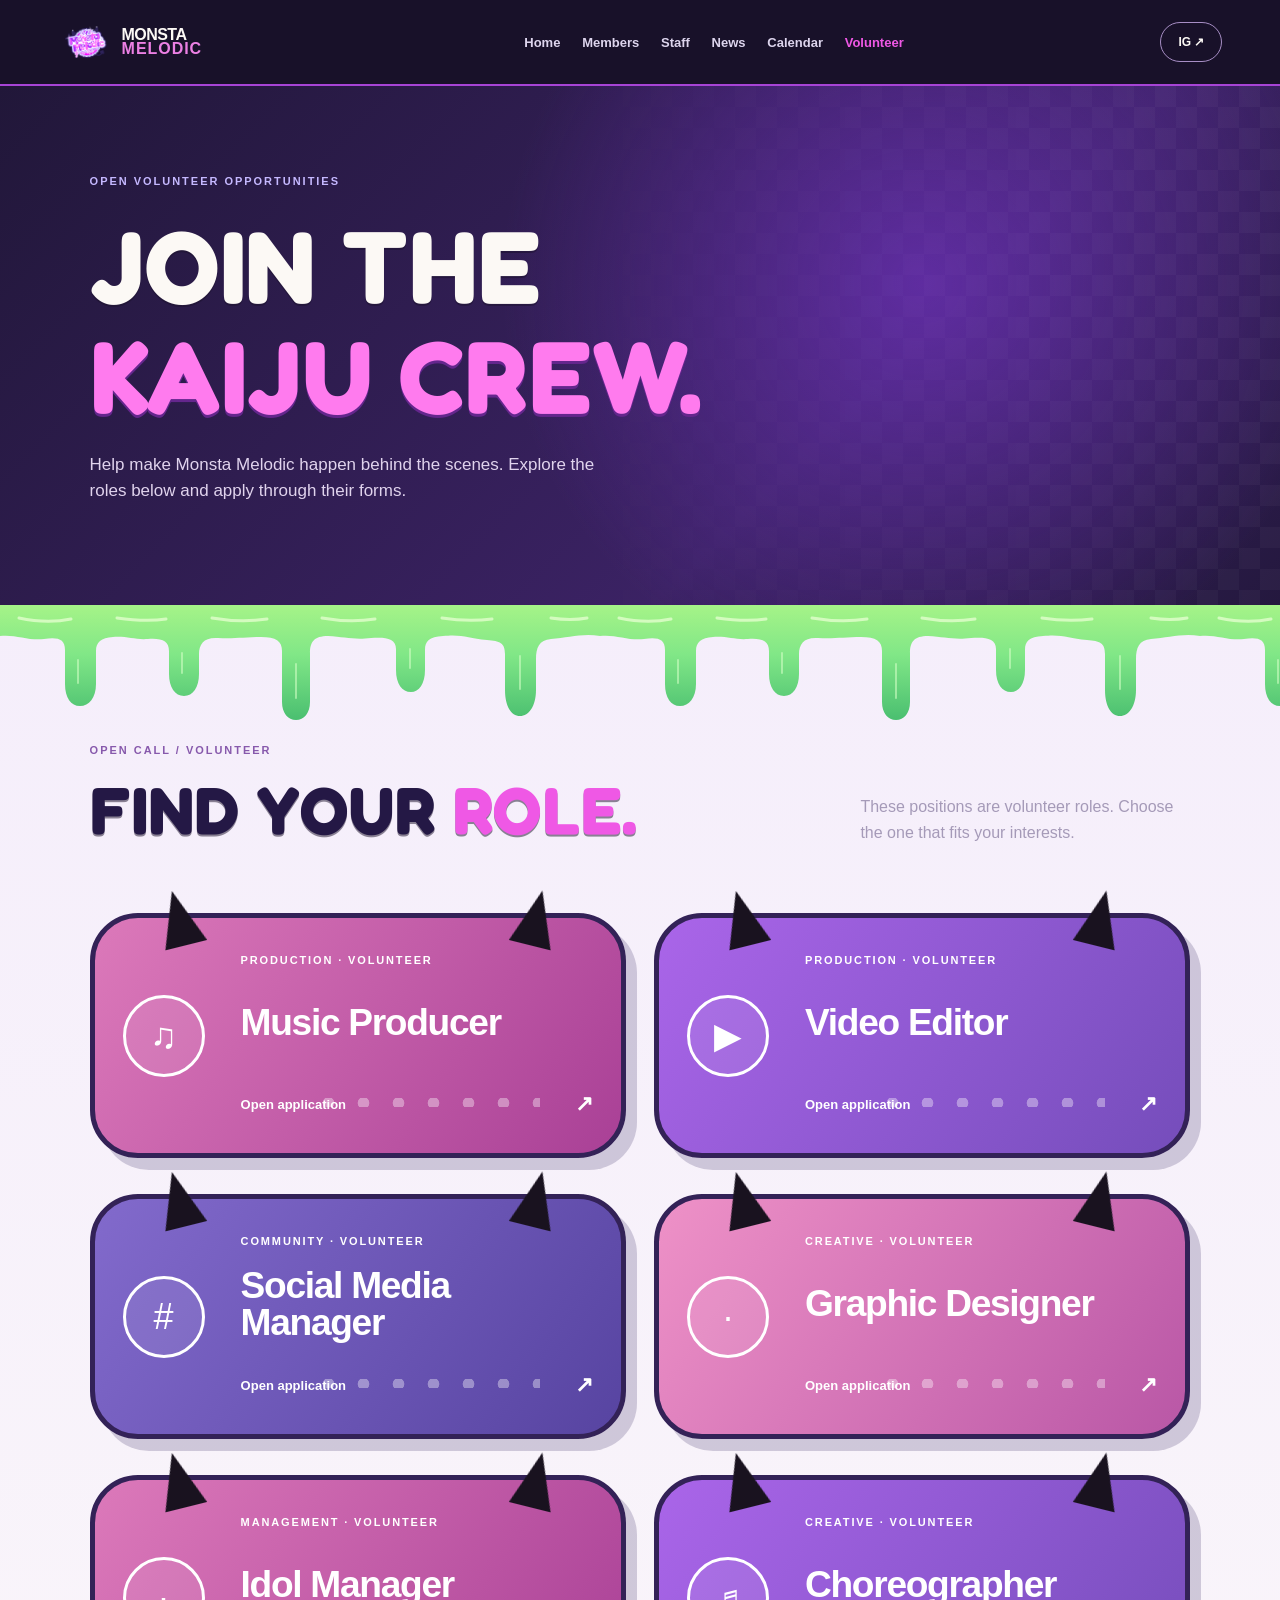
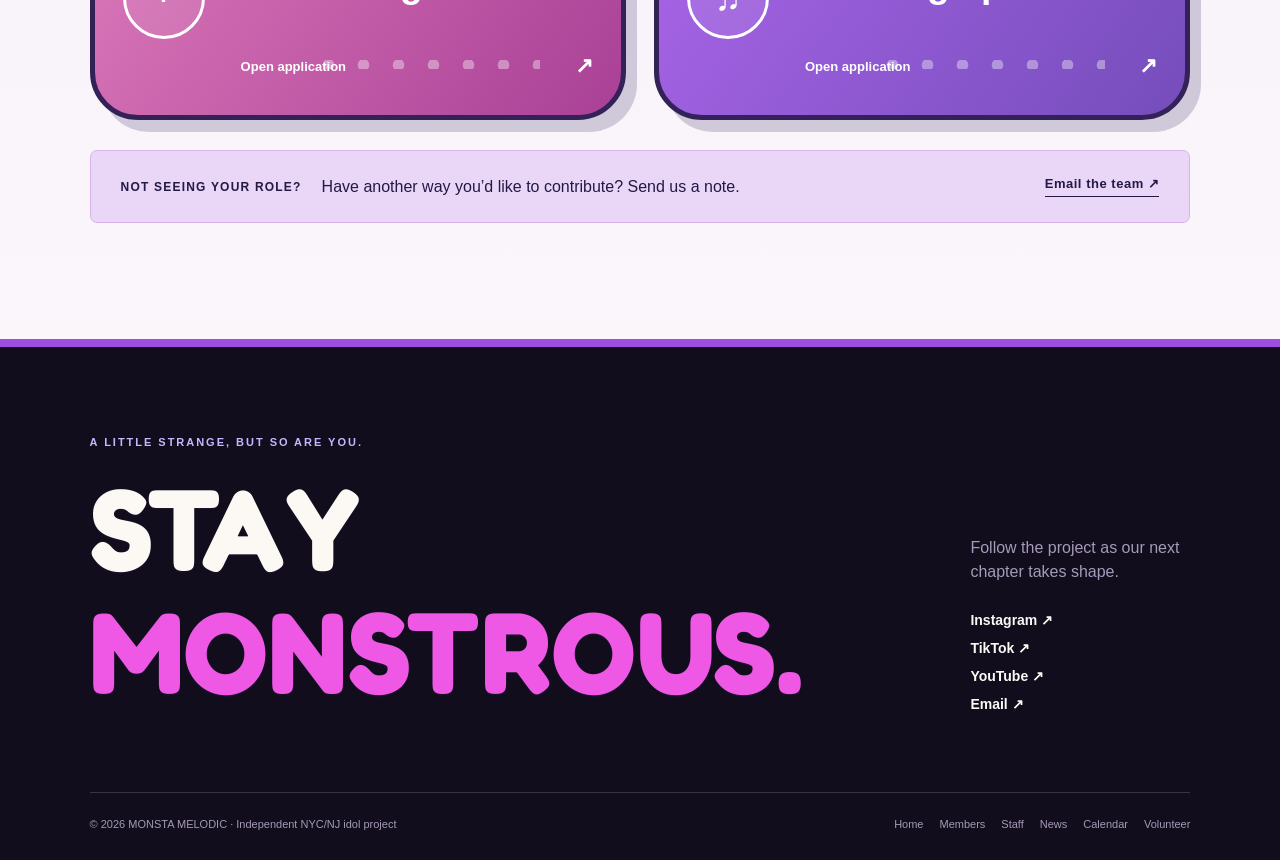
==== applications.html @ e76c370d "Add files via upload" ====
<!doctype html>
<html lang="en"><head><meta charset="utf-8"><meta name="viewport" content="width=device-width, initial-scale=1"><meta name="theme-color" content="#271c50"><meta name="description" content="Volunteer opportunities with Monsta Melodic."><title>Volunteer · Monsta Melodic</title><link rel="icon" href="Logo.png"><link rel="preconnect" href="https://fonts.googleapis.com"><link rel="preconnect" href="https://fonts.gstatic.com" crossorigin><link href="https://fonts.googleapis.com/css2?family=Baloo+2:wght@600;700;800&family=Fredoka:wght@500;600;700&display=swap" rel="stylesheet"><link rel="stylesheet" href="styles.css?v=20261109art"></head>
<body><a class="skip-link" href="#main">Skip to content</a><div class="site-wrap">
<header class="site-header"><a class="brand" href="index.html" aria-label="Monsta Melodic home"><img src="Logo.png" alt=""><span>MONSTA<span>MELODIC</span></span></a><button class="menu-toggle" type="button" aria-label="Open menu" aria-expanded="false" aria-controls="site-nav"><span></span><span></span></button><nav id="site-nav" aria-label="Main navigation"><a href="index.html">Home</a><a href="members.html">Members</a><a href="staff.html">Staff</a><a href="news.html">News</a><a href="calendar.html">Calendar</a><a href="applications.html" aria-current="page">Volunteer</a></nav><a class="header-social" href="https://www.instagram.com/monstamelodic/" target="_blank" rel="noopener" aria-label="Monsta Melodic Instagram">IG ↗</a></header>
<main id="main"><section class="page-hero volunteer-hero"><div><span class="eyebrow">OPEN VOLUNTEER OPPORTUNITIES</span><h1>JOIN THE<br><em>KAIJU CREW.</em></h1><p>Help make Monsta Melodic happen behind the scenes. Explore the roles below and apply through their forms.</p></div></section><section class="section roles-section"><div class="section-head"><div><span class="eyebrow">OPEN CALL / VOLUNTEER</span><h2>FIND YOUR <em>ROLE.</em></h2></div><p>These positions are volunteer roles. Choose the one that fits your interests.</p></div><div class="roles-grid"><a class="role-card" href="https://docs.google.com/forms/d/1IceMpWYkUs8SZ6bjBze1SsohrTrFlNnRcvxYy-Yv7Gw/viewform" target="_blank" rel="noopener"><span class="card-sheen" aria-hidden="true"></span><span class="role-icon">♫</span><span class="role-category">Production · Volunteer</span><h3>Music Producer</h3><span class="role-action">Open application <b>↗</b></span></a><a class="role-card" href="https://docs.google.com/forms/d/1RxsWtjAY0c4S9yP_oIpiGCYEMlYN1Bv9wDkHzu8iAoE/viewform" target="_blank" rel="noopener"><span class="card-sheen" aria-hidden="true"></span><span class="role-icon">▶</span><span class="role-category">Production · Volunteer</span><h3>Video Editor</h3><span class="role-action">Open application <b>↗</b></span></a><a class="role-card" href="https://docs.google.com/forms/d/1wU5ks7h61Smw3ZdH3pMjeIJVtUn4CT9JGE6TlIA6gtY/viewform" target="_blank" rel="noopener"><span class="card-sheen" aria-hidden="true"></span><span class="role-icon">#</span><span class="role-category">Community · Volunteer</span><h3>Social Media Manager</h3><span class="role-action">Open application <b>↗</b></span></a><a class="role-card" href="https://docs.google.com/forms/d/1HodHElNHW5OT1MGS8GGJ7zpMOv8H83_oZiBd5FU2KlY/viewform" target="_blank" rel="noopener"><span class="card-sheen" aria-hidden="true"></span><span class="role-icon">·</span><span class="role-category">Creative · Volunteer</span><h3>Graphic Designer</h3><span class="role-action">Open application <b>↗</b></span></a><a class="role-card" href="https://docs.google.com/forms/d/1ALvHOFIKEdGMhJ9gq1WKwCSiYLwKbK2a4ao9rkmWrbQ/viewform" target="_blank" rel="noopener"><span class="card-sheen" aria-hidden="true"></span><span class="role-icon">·</span><span class="role-category">Management · Volunteer</span><h3>Idol Manager</h3><span class="role-action">Open application <b>↗</b></span></a><a class="role-card" href="https://docs.google.com/forms/d/1BvLj__7aZm7V9decrvLZa2ptNDeFCGbeIKmhq_zHGv4/viewform" target="_blank" rel="noopener"><span class="card-sheen" aria-hidden="true"></span><span class="role-icon">♬</span><span class="role-category">Creative · Volunteer</span><h3>Choreographer</h3><span class="role-action">Open application <b>↗</b></span></a></div><div class="note-box"><span>NOT SEEING YOUR ROLE?</span><p>Have another way you’d like to contribute? Send us a note.</p><a class="text-link" href="mailto:monstamelodic@gmail.com">Email the team ↗</a></div></section></main>
<footer class="site-footer"><div class="footer-lead"><div><span class="eyebrow">A little strange, but so are you.</span><h2>STAY<br><em>MONSTROUS.</em></h2></div><div class="footer-connect"><p>Follow the project as our next chapter takes shape.</p><a href="https://www.instagram.com/monstamelodic/" target="_blank" rel="noopener">Instagram ↗</a><a href="https://www.tiktok.com/@monstamelodic" target="_blank" rel="noopener">TikTok ↗</a><a href="https://www.youtube.com/channel/UCwxbz_F4ipwJG1VYpBXucgw?themeRefresh=1" target="_blank" rel="noopener">YouTube ↗</a><a href="mailto:monstamelodic@gmail.com">Email ↗</a></div></div><div class="footer-bottom"><span>© 2026 MONSTA MELODIC · Independent NYC/NJ idol project</span><nav aria-label="Footer navigation"><a href="index.html">Home</a><a href="members.html">Members</a><a href="staff.html">Staff</a><a href="news.html">News</a><a href="calendar.html">Calendar</a><a href="applications.html">Volunteer</a></nav></div></footer></div><script src="script.js?v=20260930staff" defer></script></body></html>
---- styles.css ----
@font-face {
  font-family: 'Creato Display';
  src: url('assets/CreatoDisplay-Regular.otf') format('opentype');
  font-weight: 400;
  font-display: swap;
}
:root{--ink:#241845;--navy:#211739;--deep:#140f25;--pink:#ef58e5;--violet:#a759ee;--lilac:#c5b8ff;--cream:#fcf9f5;--muted:#a59ab8;--line:rgba(255,255,255,.16)}*{box-sizing:border-box}html{scroll-behavior:smooth}body{margin:0;background:var(--deep);color:var(--cream);font-family:'Creato Display',sans-serif}button,a{font:inherit}a{color:inherit;text-decoration:none}button{cursor:pointer}img{max-width:100%;display:block}::selection{background:var(--pink);color:var(--deep)}:focus-visible{outline:3px solid var(--pink);outline-offset:4px}.skip-link{position:absolute;top:-100px;left:20px;background:white;color:#211739;padding:12px;z-index:100}.skip-link:focus{top:12px}.site-wrap{max-width:1800px;margin:auto;overflow:hidden}.site-header{height:86px;padding:0 clamp(20px,4.5vw,84px);display:flex;align-items:center;gap:32px;border-bottom:1px solid var(--line);position:relative;z-index:40;background:#181129}.brand{display:flex;align-items:center;gap:8px;min-width:210px;font-family:'Creato Display',sans-serif;font-size:16px;font-weight:700;letter-spacing:-.065em;line-height:.88}.brand span span{display:block;color:var(--pink);letter-spacing:.06em}.brand img{width:56px;height:56px;object-fit:contain}.site-header nav{display:flex;align-items:center;gap:clamp(11px,1.7vw,30px);margin:auto}.site-header nav a{color:#ddd5ed;font-size:13px;font-weight:700;transition:color .2s;white-space:nowrap}.site-header nav a:hover,.site-header nav a[aria-current]{color:var(--pink)}.header-social{font-size:12px;font-weight:800;border:1px solid #a78ec5;border-radius:100px;padding:12px 17px;white-space:nowrap}.header-social:hover{background:var(--pink);color:var(--deep);border-color:var(--pink)}.menu-toggle{display:none}.eyebrow{font-size:11px;font-weight:800;letter-spacing:.18em;text-transform:uppercase;color:var(--lilac)}h1,h2,h3,p{margin-top:0}h1,h2,h3{font-family:'Creato Display',sans-serif;letter-spacing:-.065em}h1{font-size:clamp(64px,8.5vw,142px);line-height:.91;margin:26px 0}h2{font-size:clamp(42px,5.2vw,85px);line-height:.96;margin:16px 0 0}h1 em,h2 em{font-style:normal;color:var(--pink)}.hero{min-height:700px;display:grid;grid-template-columns:1fr 49%;position:relative;background:radial-gradient(circle at 74% 46%,#61369f 0,#38235e 31%,#23193a 62%,#1b1530 95%)}.hero-copy{padding:clamp(58px,7vw,115px) 0 42px clamp(24px,7vw,115px);position:relative;z-index:2}.hero h1{font-size:clamp(62px,7.25vw,116px)}.hero h1 span{color:var(--lilac)}.hero-copy>p{max-width:430px;color:#e5dced;line-height:1.65;font-size:16px}.status-dot{display:inline-block;width:7px;height:7px;border-radius:50%;background:#f064e8;margin-right:8px;box-shadow:0 0 12px var(--pink)}.button-row{display:flex;gap:12px;flex-wrap:wrap;margin-top:34px}.button{display:inline-flex;align-items:center;justify-content:space-between;gap:32px;padding:17px 22px;min-width:180px;border-radius:4px;text-transform:uppercase;font-size:12px;font-weight:800;letter-spacing:.08em;transition:transform .2s,background .2s,box-shadow .2s}.button:hover{transform:translateY(-4px);box-shadow:0 12px 30px #0004}.button.bright{background:var(--pink);color:var(--deep)}.button.outline{border:1px solid #ab91cd}.button.dark{background:var(--deep);color:white}.hero-index{display:block;color:#aa94c8;font-size:10px;font-weight:700;letter-spacing:.18em;margin-top:68px}.hero-art{position:relative;display:grid;place-items:center;min-height:620px;isolation:isolate}.hero-art img{width:min(95%,590px);filter:drop-shadow(0 30px 60px #180c3b99);transform:rotate(-7deg);transition:transform .6s}.hero-art:hover img{transform:rotate(-2deg) scale(1.04)}.halo{border:1px solid #bd95e073;position:absolute;border-radius:50%;width:min(80%,550px);aspect-ratio:1;transform:rotate(-25deg) scaleX(1.13)}.halo-two{width:min(96%,680px);opacity:.5;transform:rotate(35deg) scaleX(.75)}.sparkle{position:absolute;color:#fd87ed;font-size:50px}.sp-a{top:12%;right:15%}.sp-b{bottom:16%;left:5%;font-size:85px}.art-label{position:absolute;bottom:44px;right:9%;font-size:10px;font-weight:800;letter-spacing:.2em;color:#dbcbea}.marquee{overflow:hidden;background:var(--pink);color:var(--deep);white-space:nowrap;padding:13px 0;transform:rotate(-1deg);margin:-5px -6px 0;position:relative;z-index:3;font:800 13px 'Creato Display';letter-spacing:.18em}.marquee div{width:max-content;animation:marquee 32s linear infinite}@keyframes marquee{to{transform:translateX(-50%)}}.section{padding:clamp(70px,9vw,145px) clamp(24px,7vw,115px)}.split-intro{display:grid;grid-template-columns:1fr 1fr;gap:10%;background:#f8f4f7;color:var(--ink)}.split-intro .eyebrow{color:#8759ac}.split-intro h2 em{color:#a05bd4}.split-intro>div:nth-child(2){align-self:end}.split-intro p{font-size:clamp(18px,2vw,27px);line-height:1.48;max-width:610px}.text-link{font-size:13px;font-weight:800;letter-spacing:.04em;border-bottom:1px solid currentColor;padding-bottom:5px;display:inline-block;transition:transform .2s,color .2s}.text-link:hover{transform:translateX(4px);color:var(--pink)}.section-head{display:flex;align-items:end;justify-content:space-between;gap:24px;margin-bottom:40px}.section-head p{color:var(--muted);max-width:330px;line-height:1.6;margin:0}.section-head .text-link{white-space:nowrap}.feature-section{background:#181127}.feature-grid{display:grid;grid-template-columns:1fr 1fr;gap:18px}.feature-card{min-height:440px;border-radius:9px;padding:30px;position:relative;overflow:hidden;display:flex;flex-direction:column;justify-content:space-between;transition:transform .25s}.feature-card:hover{transform:translateY(-7px)}.feature-purple{background:radial-gradient(circle at 72% 45%,#9152d9,#442a75 55%,#322353);color:white}.feature-pink{background:radial-gradient(circle at 70% 40%,#ffc8f1,#f48de8 58%,#e45fdc);color:var(--deep)}.feature-card>span:first-child,.feature-arrow{font-size:11px;font-weight:800;letter-spacing:.17em}.feature-card strong{font:700 clamp(58px,6vw,100px)/.9 'Creato Display';letter-spacing:-.08em;position:relative;z-index:2}.feature-symbol{position:absolute;right:4%;top:14%;font-size:clamp(190px,24vw,350px);line-height:1;color:#fff3;transform:rotate(-15deg)}.feature-pink .feature-symbol{color:#8a25a02c}.latest-section{background:#251938}.latest-grid{display:grid;grid-template-columns:repeat(3,1fr);gap:16px}.news-tile{min-height:280px;padding:26px;border:1px solid #8d6da07c;background:#332247;border-radius:8px;display:flex;flex-direction:column;transition:background .2s,transform .2s}.news-tile:hover{background:#49305d;transform:translateY(-5px)}.news-tile>span{color:#ddb2ef;text-transform:uppercase;font-size:11px;letter-spacing:.14em;font-weight:800}.news-tile h3{font-size:clamp(23px,2.2vw,33px);line-height:1.1;margin:auto 0}.join-section{background:var(--pink);color:var(--deep);position:relative;min-height:420px;display:flex;align-items:center;overflow:hidden}.join-section>div{position:relative;z-index:1;max-width:750px}.join-section .eyebrow{color:#6a246b}.join-section h2 em{color:#672580}.join-section p{max-width:600px;line-height:1.6;margin:22px 0 30px;font-size:17px}.join-star{position:absolute;right:5%;top:-25%;font-size:600px;color:#fff5;line-height:1}.contact-strip{background:#1b132b;display:flex;justify-content:space-between;gap:25px;align-items:center;padding-top:42px;padding-bottom:42px;font-size:13px;letter-spacing:.1em;font-weight:800}.contact-strip a{font-size:clamp(16px,2vw,30px);letter-spacing:-.03em;overflow-wrap:anywhere}.site-footer{background:#110d1d;padding:85px clamp(24px,7vw,115px) 30px}.footer-lead{display:flex;justify-content:space-between;gap:40px;padding-bottom:80px}.footer-lead h2{font-size:clamp(60px,9vw,150px)}.footer-connect{max-width:220px;display:flex;flex-direction:column;gap:12px;align-self:end}.footer-connect p{color:var(--muted);line-height:1.5}.footer-connect a{font-size:14px;font-weight:700}.footer-connect a:hover{color:var(--pink)}.footer-bottom{border-top:1px solid var(--line);padding-top:25px;display:flex;justify-content:space-between;gap:25px;color:#a69ab4;font-size:11px}.footer-bottom nav{display:flex;flex-wrap:wrap;gap:16px}.footer-bottom a:hover{color:white}.page-hero{min-height:440px;padding:85px clamp(24px,7vw,115px);position:relative;display:flex;align-items:center;justify-content:space-between;gap:30px;background:radial-gradient(circle at 85% 50%,#58368d,#271b46 51%,#201632)}.page-hero>div:first-child{z-index:1}.page-hero h1{font-size:clamp(60px,8vw,118px);margin:22px 0}.page-hero p{color:#e0d3ed;font-size:17px;line-height:1.5;max-width:520px}.hero-sticker{font:300px/.8 'Creato Display';color:#e78cf0a1;transform:rotate(-20deg);position:relative}.hero-sticker small{position:absolute;bottom:0;right:5%;font:800 11px 'Creato Display';letter-spacing:.18em;white-space:nowrap;border:1px solid #cfb3dc;padding:12px;border-radius:40px;transform:rotate(20deg)}.roster-section,.staff-section,.news-section,.roles-section,.calendar-section{background:#f8f4f7;color:var(--ink)}.roster-section .eyebrow,.staff-section .eyebrow,.news-section .eyebrow,.roles-section .eyebrow,.calendar-section .eyebrow{color:#8759ac}.member-grid{display:grid;grid-template-columns:repeat(3,minmax(0,1fr));gap:28px}.member-card{background:white;border:1px solid #e8dce9;border-radius:9px;overflow:hidden;box-shadow:0 10px 30px #2117390b;transition:transform .25s,box-shadow .25s}.member-card:hover{transform:translateY(-5px);box-shadow:0 22px 40px #2117391c}.member-visual{height:360px;position:relative;overflow:hidden;background:linear-gradient(140deg,var(--accent),#2d2051 80%)}.member-visual:after{content:'';position:absolute;width:260px;height:260px;border-radius:50%;border:1px solid #fff7;top:35px;left:calc(50% - 130px);pointer-events:none}.member-toggle{height:100%;width:100%;border:0;text-align:left;background:none;color:#fff;position:relative;display:flex;flex-direction:column;justify-content:space-between;padding:22px}.member-number,.portrait-caption,.member-hint{z-index:1;font-size:11px;font-weight:800;letter-spacing:.14em}.portrait-placeholder{font:240px/.8 'Creato Display';align-self:center;color:#fff7;transform:rotate(-14deg);transition:transform .3s}.member-card:hover .portrait-placeholder{transform:rotate(4deg) scale(1.08)}.portrait-caption{align-self:center}.member-hint{align-self:flex-end}.member-bio{position:absolute;inset:0;z-index:3;background:#24183eeF;color:#fff;padding:30px;display:flex;flex-direction:column;justify-content:center;opacity:0;visibility:hidden;transform:translateY(15px);transition:opacity .25s,transform .25s,visibility .25s}.member-card:hover .member-bio,.member-toggle:focus-visible + .member-bio,.member-card.is-open .member-bio{opacity:1;visibility:visible;transform:none}.member-bio .position-tag{color:#ffbaf1;font-size:10px;font-weight:800;letter-spacing:.13em}.bio-quote{font:600 31px/1.15 'Creato Display';letter-spacing:-.04em;margin:22px 0}.member-bio p:not(.bio-quote){color:#d0c3df;font-size:14px}.bio-social{display:flex;gap:12px}.bio-social a{border:1px solid #be96d1;border-radius:30px;padding:8px 12px;font-size:11px;font-weight:800}.bio-social a:hover{background:var(--pink);color:var(--deep)}.member-meta{padding:22px 22px 12px;display:flex;justify-content:space-between;align-items:end}.member-meta h3{font-size:30px;margin:8px 0 0}.color-swatch{width:22px;height:22px;border-radius:50%;border:3px solid white;box-shadow:0 0 0 1px #aaa}.member-card dl{margin:0;padding:0 22px 22px}.member-card dl div{display:flex;justify-content:space-between;padding:10px 0;border-top:1px solid #eee2ef;gap:15px;font-size:12px}.member-card dt{color:#7c718b}.member-card dd{margin:0;font-weight:800}.mini-cta{background:#311f50;display:flex;justify-content:space-between;gap:20px;padding-top:44px;padding-bottom:44px;font-size:13px;font-weight:800;letter-spacing:.13em}.mini-cta a{color:#f98be7}.filter-bar{display:flex;gap:9px;flex-wrap:wrap;margin-bottom:34px}.filter{border:1px solid #d9cce3;border-radius:100px;background:transparent;color:var(--ink);padding:11px 18px;font-size:12px;font-weight:800}.filter:hover,.filter.active{background:var(--ink);border-color:var(--ink);color:white}.staff-grid{display:grid;grid-template-columns:repeat(4,minmax(0,1fr));gap:32px 18px}.staff-card{background:white;border:1px solid #e8dce9;border-radius:9px;padding:28px 20px 22px;position:relative;margin-top:65px;box-shadow:0 10px 30px #2117390b;transition:transform .2s}.staff-card:hover{transform:translateY(-5px)}.staff-card[hidden]{display:none}.staff-avatar{height:130px;width:130px;border-radius:50%;display:grid;place-items:center;background:linear-gradient(140deg,#f6a4ef,#6c3aaf);border:7px solid #f8f4f7;box-shadow:0 0 0 1px #b9a3cc;margin:-92px auto 24px;overflow:hidden}.staff-avatar img{width:100%;height:100%;object-fit:cover}.staff-avatar span{color:white;font-size:85px;line-height:1}.staff-nameplate{background:#301d50;color:white;padding:12px 15px;font:800 12px 'Creato Display';letter-spacing:.07em;border-radius:3px;display:flex;justify-content:space-between}.staff-content{padding:18px 5px 4px}.department-tag{display:inline-block;background:#f1dcf5;color:#6c327f;padding:6px 9px;border-radius:3px;font-size:10px;font-weight:800;text-transform:uppercase;letter-spacing:.1em}.staff-content h3{font-size:24px;margin:16px 0 9px}.staff-content p{font-size:13px;line-height:1.55;color:#5e526b;min-height:62px}.staff-placeholder{font-size:11px;color:#8c7d99}.open-role{background:#f6e6f7;border-style:dashed;border-color:#bd78cb}.open-role .staff-nameplate{background:#9b49a7}.open-role .staff-avatar{background:var(--pink)}.open-role .text-link{margin-top:12px}.roles-grid{display:grid;grid-template-columns:repeat(3,1fr);gap:16px}.role-card{background:#fff;border:1px solid #e4d6e5;border-radius:8px;padding:27px;min-height:260px;display:flex;flex-direction:column;transition:transform .2s,box-shadow .2s}.role-card:hover{transform:translateY(-5px);box-shadow:0 15px 30px #2117391c}.role-icon{font-size:35px;color:#a047cb}.role-category{font-size:11px;color:#8a698f;font-weight:800;text-transform:uppercase;letter-spacing:.1em;margin:15px 0}.role-card h3{font-size:27px;line-height:1.08;margin:0}.role-action{border-top:1px solid #e5d9e7;padding-top:15px;margin-top:auto;display:flex;justify-content:space-between;font-size:12px;font-weight:800}.note-box{margin-top:30px;background:#eee0f4;border-radius:7px;padding:25px 30px;display:flex;align-items:center;gap:20px;flex-wrap:wrap}.note-box span{font-size:12px;font-weight:800;letter-spacing:.1em}.note-box p{margin:0}.note-box a{margin-left:auto}.archive-list{display:grid;gap:12px}.archive-item{border:1px solid #e7d9e8;background:white;padding:28px;display:grid;grid-template-columns:160px 1fr auto;gap:30px;align-items:center;transition:background .2s,transform .2s}.archive-item:hover{background:#f5e6f8;transform:translateX(4px)}.archive-item time,.archive-item .category{font-size:11px;color:#7d568f;letter-spacing:.1em;text-transform:uppercase;font-weight:800}.archive-item h3{font-size:27px;margin:5px 0}.archive-item p{margin:0;font-size:13px;color:#695d74}.archive-item .arrow{font-size:25px}.article-view{max-width:800px;margin:auto}.article-view[hidden],.archive-list[hidden]{display:none}.article-kicker{display:block;margin:55px 0 15px}.article-view h2{font-size:clamp(42px,5vw,78px);margin-bottom:32px}.article-body{font-size:18px;line-height:1.75;color:#514359}.article-body p{margin:0 0 22px}.calendar-frame{height:650px;border:12px solid #392353;border-radius:12px;overflow:hidden;background:#fff}.calendar-frame iframe{width:100%;height:100%;border:0}.calendar-note{margin:20px 0 0;color:#6e617a}.calendar-note a{text-decoration:underline}@media(max-width:1150px){.site-header{gap:12px}.brand{min-width:170px}.site-header nav{gap:11px}.site-header nav a{font-size:12px}.header-social{display:none}.staff-grid{grid-template-columns:repeat(3,1fr)}}@media(max-width:900px){.site-header{height:74px}.menu-toggle{display:block;margin-left:auto;background:transparent;border:0;width:42px;height:42px;position:relative;z-index:42}.menu-toggle span{display:block;height:2px;background:white;margin:8px 3px}.site-header nav{display:none;position:absolute;top:74px;left:0;right:0;background:#211739;padding:24px;box-shadow:0 15px 30px #0005;flex-direction:column;align-items:stretch;gap:0}.site-header nav.open{display:flex}.site-header nav a{padding:14px 8px;font-size:16px;border-bottom:1px solid var(--line)}.hero{grid-template-columns:1fr}.hero-copy{padding:70px 32px 0}.hero-art{min-height:430px}.hero-art img{width:min(70%,480px)}.hero-index{margin-top:40px}.split-intro{gap:30px}.member-grid,.roles-grid{grid-template-columns:repeat(2,1fr)}.staff-grid{grid-template-columns:repeat(2,1fr)}.hero-sticker{font-size:200px}.page-hero{min-height:390px}.latest-grid{grid-template-columns:repeat(2,1fr)}}@media(max-width:620px){.brand{min-width:0}.site-header{padding:0 20px}.hero h1{font-size:clamp(52px,13.2vw,76px)}.hero-art{min-height:320px}.hero-art img{width:min(82%,380px)}.art-label{bottom:18px;font-size:8px}.sparkle{font-size:30px}.sp-b{font-size:50px}.section{padding:70px 22px}.split-intro,.feature-grid,.latest-grid,.member-grid,.staff-grid,.roles-grid{grid-template-columns:1fr}.section-head{align-items:start;flex-direction:column}.feature-card{min-height:360px}.feature-card strong{font-size:70px}.member-visual{height:360px}.staff-grid{gap:40px}.staff-card{margin-top:70px}.page-hero{padding:75px 22px;min-height:400px}.page-hero h1{font-size:clamp(53px,13vw,78px)}.hero-sticker{position:absolute;right:-25px;bottom:20px;font-size:130px;opacity:.35}.hero-sticker small{display:none}.footer-lead,.footer-bottom,.contact-strip,.mini-cta{flex-direction:column;align-items:start}.footer-lead{padding-bottom:50px}.footer-connect{align-self:start}.site-footer{padding:75px 22px 30px}.archive-item{grid-template-columns:1fr auto;gap:12px}.archive-item time{grid-column:1/-1}.archive-item h3{font-size:24px}.calendar-frame{height:560px;border-width:6px}.join-star{font-size:400px;right:-130px;top:0}.note-box a{margin-left:0}.button{min-width:0}.brand img{width:46px;height:46px}.brand{font-size:14px}}@media(prefers-reduced-motion:reduce){*,*:before,*:after{scroll-behavior:auto!important;animation-duration:.01ms!important;transition-duration:.01ms!important}}
.member-close{position:absolute;right:20px;top:18px;background:transparent;border:1px solid #ccacd9;border-radius:50%;color:white;font-size:22px;width:37px;height:37px;line-height:1}.member-close:hover{background:#a554c3}.member-bio .position-tag{padding-right:35px}
/* Monsta Melodic world: bright J-pop color, spooky characters, and restrained motion. */
:root{--candy:#f454e9;--electric:#a621f5;--mint:#b7f8c0;--lime:#e9ef8c;--coral:#ec939e;--night:#2d2055}
.hero,.page-hero{background-image:radial-gradient(circle at 72% 38%,#7132bfaa 0,transparent 43%),linear-gradient(135deg,#211739,#3b2264 65%,#24183e)}
.hero:before,.page-hero:before{content:"";position:absolute;inset:0;pointer-events:none;background:conic-gradient(#ffffff12 25%,transparent 0 50%,#ffffff12 0 75%,transparent 0) 0 0/42px 42px;mask-image:linear-gradient(90deg,transparent 42%,#000b 100%);opacity:.65}
.hero-art img{animation:logoFloat 5.5s ease-in-out infinite;position:relative;z-index:2;filter:drop-shadow(0 25px 33px #0d092888)}
.hero-art:hover img{animation-play-state:paused;transform:rotate(-2deg) scale(1.04)}
@keyframes logoFloat{0%,100%{transform:translateY(0) rotate(-6deg)}50%{transform:translateY(-19px) rotate(-3deg)}}
.hero-art .brand-eye{position:absolute;width:104px;height:104px;border-radius:50%;background:radial-gradient(circle at 55% 52%,#1a1043 0 15%,#a764ed 16% 27%,#b9f8c3 28% 38%,#f9f4d5 39% 65%,#ffdc79 66% 74%,transparent 75%);border:3px solid #34225a;box-shadow:0 9px 0 #21143c;z-index:1;animation:eyeBob 6s ease-in-out infinite}
.hero-art .eye-left{left:4%;top:10%;transform:rotate(-22deg)}.hero-art .eye-right{right:5%;bottom:12%;animation-delay:-2.7s;width:80px;height:80px}
@keyframes eyeBob{50%{translate:0 -14px;rotate:9deg}}
.hero-art:before{content:"";position:absolute;width:64%;height:33%;border:32px solid var(--coral);border-bottom-color:transparent;border-left-color:transparent;border-radius:50%;right:-21%;top:4%;transform:rotate(32deg);filter:drop-shadow(0 7px #2d2055);opacity:.85}
.hero-art:after{content:"";position:absolute;width:45%;height:40%;border:24px solid var(--coral);border-top-color:transparent;border-right-color:transparent;border-radius:48%;left:-17%;bottom:-9%;transform:rotate(-33deg);opacity:.75}
.hero h1 em,.page-hero h1 em{color:#ff7bee;text-shadow:0 3px 0 #64268d}
.hero h1 span{color:#c0f6bd}.hero-index{color:#cfb6e7}
.sparkle{animation:twinkle 3s ease-in-out infinite alternate}.sp-b{animation-delay:1.1s}@keyframes twinkle{to{opacity:.35;transform:scale(.7) rotate(32deg)}}
.split-intro{position:relative;overflow:hidden}.split-intro:after{content:none;position:absolute;right:1%;bottom:-9%;font-size:290px;color:#d1b2e5;opacity:.55;pointer-events:none}
.feature-card,.news-tile,.role-card,.social-card,.member-card,.staff-card{isolation:isolate}
.feature-card:after,.news-tile:after,.role-card:after,.social-card:after{content:"";position:absolute;inset:-120% auto -120% -70%;width:40%;background:linear-gradient(90deg,transparent,#fff8,transparent);transform:rotate(24deg);pointer-events:none;transition:left .7s ease}
.feature-card:hover:after,.news-tile:hover:after,.role-card:hover:after,.social-card:hover:after{left:150%}
.feature-card{border:2px solid #bc8af5;box-shadow:8px 8px 0 #a545d977}.feature-pink{border-color:#382451;box-shadow:8px 8px 0 #ae58f1}
.feature-purple:before{content:"";position:absolute;inset:0;background:conic-gradient(#1b113c 25%,transparent 0 50%,#1b113c 0 75%,transparent 0) 0 0/42px 42px;opacity:.12}
.join-section{background:linear-gradient(112deg,#f99aeb,#ee63db 55%,#bc6df1);border-top:9px solid #36215c;border-bottom:9px solid #36215c}.join-section:before{content:"";position:absolute;right:-4%;bottom:-55%;width:390px;height:390px;border:36px solid #f7f0b9;border-radius:50%;box-shadow:0 0 0 12px #7a34c0,0 0 0 26px #331e59;opacity:.7}
.join-star{font-size:420px;color:#fff9;right:14%;top:8%;animation:twinkle 4s ease-in-out infinite alternate}
.page-hero .hero-sticker{color:#d0a1ec}.volunteer-hero:after{content:"";position:absolute;width:190px;height:190px;border-radius:50%;right:13%;top:10%;background:radial-gradient(circle at 55% 50%,#302254 0 14%,#9652d7 15% 28%,#b4f8c2 29% 40%,#fff7d7 41% 64%,#ffd879 65% 74%,transparent 75%);transform:rotate(18deg)}
/* The original monster-horn cards, adapted to the new layout. */
.roles-section{background:linear-gradient(180deg,#f5eefb,#faf6fa)}.roles-grid{grid-template-columns:repeat(2,minmax(0,1fr));gap:36px 28px;margin-top:68px}
.role-card{position:relative;display:grid;grid-template-columns:98px 1fr;grid-template-rows:auto 1fr auto;column-gap:20px;align-items:center;min-height:245px;padding:36px 28px;border:5px solid #332257;border-radius:48px;background:linear-gradient(128deg,#a64ee2,#7451bf);box-shadow:11px 12px 0 #32235c35;color:white;overflow:visible}
.role-card:nth-child(4n+1){background:linear-gradient(125deg,#dc79ba,#a94096)}.role-card:nth-child(4n+2){background:linear-gradient(125deg,#aa65e9,#754dbb)}.role-card:nth-child(4n+3){background:linear-gradient(125deg,#826acc,#5744a1)}.role-card:nth-child(4n+4){background:linear-gradient(125deg,#ee91c7,#b957a6)}
.role-card:before,.role-card:after{content:"";position:absolute;z-index:2;top:-35px;width:47px;height:65px;background:#fff7f7;clip-path:polygon(38% 0,100% 100%,0 87%);filter:drop-shadow(2px 2px #342357);pointer-events:none;transition:transform .3s}
.role-card:before{left:9%;transform:rotate(-13deg)}.role-card:after{right:9%;transform:rotate(14deg)}.role-card:hover:before{transform:rotate(-21deg) translateY(-5px)}.role-card:hover:after{transform:rotate(21deg) translateY(-5px)}
.role-card:hover{transform:translateY(-7px);box-shadow:11px 19px 0 #32235c35}
.role-card .role-icon{grid-column:1;grid-row:1/4;display:grid;place-items:center;width:82px;height:82px;border:3px solid white;border-radius:50%;color:white;font-size:36px;background:#ffffff15}
.role-card .role-category{grid-column:2;grid-row:1;color:white;margin:0 0 8px;font-size:11px;letter-spacing:.17em}
.role-card h3{grid-column:2;grid-row:2;color:white;font:800 clamp(25px,2.9vw,40px)/1 'Creato Display',sans-serif;letter-spacing:-.03em;margin:0 0 20px}
.role-card .role-action{grid-column:2;grid-row:3;color:white;border:0;padding:0;margin:0;font-size:13px;align-items:center}.role-card .role-action b{font-size:22px}
.role-card .role-action:after{content:"";position:absolute;left:20%;right:15%;bottom:10px;height:9px;background:radial-gradient(circle,#fff8 0 30%,transparent 34%) 0 0/35px 10px;opacity:.7}
.role-card .role-icon,.role-card .role-category,.role-card h3,.role-card .role-action{position:relative;z-index:3}
.note-box{background:#ead7f8;border:1px solid #d8b3e5}
.social-section{background:#241638;color:white;position:relative}.social-section:before{content:"";position:absolute;inset:0;background:conic-gradient(#9d47d31c 25%,transparent 0 50%,#9d47d31c 0 75%,transparent 0) 0 0/55px 55px;mask-image:linear-gradient(180deg,#0008,transparent 80%);pointer-events:none}.social-section>.section-head,.social-grid{position:relative}.social-grid{display:grid;grid-template-columns:repeat(3,minmax(0,1fr));gap:14px}.social-card{border:1px solid #be91e0;background:#392254;min-height:240px;padding:25px;border-radius:14px;display:flex;flex-direction:column;align-items:flex-start;text-align:left;position:relative;overflow:hidden;transition:transform .2s,background .2s;color:white}.social-card:nth-child(even){background:#52296f}.social-card:hover{transform:translateY(-5px);background:#70399a}.social-symbol{color:#ffc6fa;font-size:35px;line-height:1;margin-bottom:auto}.social-card>span:nth-child(2){font-size:10px;font-weight:800;letter-spacing:.16em;color:#dabce8}.social-card strong{font:800 34px/1.1 'Creato Display';margin-top:5px}.social-card small{color:#eac7f3;font-size:12px;margin-top:8px;overflow-wrap:anywhere}.social-email{background:#b24db0}.social-volunteer{background:#6940af}.social-card.discord-trigger{cursor:pointer}
/* Quick identity details on every page. */
.site-header{border-bottom:2px solid #a744d6}.site-header .brand img{animation:tinyFloat 6s ease-in-out infinite}.brand span span{color:#ec80e4}@keyframes tinyFloat{50%{transform:translateY(-3px) rotate(4deg)}}
.site-footer{border-top:8px solid #9f4ce0}.site-footer:before{content:none;display:block;color:#ce79ec;font-size:23px;letter-spacing:20px;margin-bottom:24px}
/* Loading: injected by script, with short fallback and reduced-motion support. */
.monsta-loader{position:fixed;inset:0;z-index:9999;background:radial-gradient(circle at 50% 42%,#7132bc,#302052 61%,#1c1530);color:white;display:grid;place-items:center;overflow:hidden;transition:opacity .55s ease,visibility .55s ease}.monsta-loader:before{content:"";position:absolute;inset:0;background:conic-gradient(#ffffff12 25%,transparent 0 50%,#ffffff12 0 75%,transparent 0) 0 0/42px 42px;opacity:.5}.monsta-loader:after{content:none;position:absolute;right:6%;top:8%;font-size:150px;color:#f88ae9;animation:twinkle 2s infinite alternate}.loader-core{position:relative;z-index:1;text-align:center;padding:20px}.loader-core img{width:min(55vw,300px);margin:auto;animation:loaderFloat 1.4s ease-in-out infinite alternate;filter:drop-shadow(0 18px 25px #1f0d48)}.loader-core p{font:800 13px 'Creato Display';letter-spacing:.2em;margin:16px 0;color:#efd4ff}.loader-track{width:190px;height:5px;background:#ffffff3d;border-radius:8px;overflow:hidden;margin:18px auto}.loader-track span{display:block;height:100%;width:38%;background:#f77eec;animation:loaderBar 1.2s ease-in-out infinite}@keyframes loaderFloat{to{transform:translateY(-14px) rotate(4deg)}}@keyframes loaderBar{0%{transform:translateX(-100%)}100%{transform:translateX(270%)}}.monsta-loader.done{opacity:0;visibility:hidden;pointer-events:none}body.loading{overflow:hidden}
/* Community invitation: one automatic invitation per browser session. */
.discord-modal{position:fixed;inset:0;z-index:9000;display:none;place-items:center;padding:18px}.discord-modal.open{display:grid}.discord-backdrop{position:absolute;inset:0;background:#110a22bb;backdrop-filter:blur(8px)}.discord-panel{position:relative;max-width:460px;width:100%;padding:38px 34px 32px;border:5px solid #342056;border-radius:28px;background:linear-gradient(140deg,#c07bed,#ef8bdb);color:#26173d;box-shadow:12px 12px 0 #1c1038;text-align:center;overflow:hidden}.discord-panel:before{content:"";position:absolute;inset:0;background:conic-gradient(#ffffff14 25%,transparent 0 50%,#ffffff14 0 75%,transparent 0) 0 0/34px 34px;pointer-events:none}.discord-panel>*{position:relative}.discord-panel .modal-logo{width:160px;margin:0 auto 8px;filter:drop-shadow(0 6px 10px #421e69)}.discord-panel h2{font:800 clamp(33px,7vw,48px)/.95 'Creato Display';letter-spacing:-.04em;margin:12px 0}.discord-panel p{line-height:1.5}.discord-panel .button{margin:15px auto 0}.discord-panel .discord-later{display:block;margin:18px auto 0;border:0;background:transparent;color:#32204b;text-decoration:underline;font-weight:700;font-size:13px}.discord-close{position:absolute;right:15px;top:12px;border:1px solid #382450;border-radius:50%;width:40px;height:40px;background:#fff8;color:#322049;font-size:25px;line-height:1;z-index:3}.discord-panel .modal-eyes{font-size:25px;color:#ffebaa;letter-spacing:9px}body.modal-open{overflow:hidden}
@media(max-width:900px){.roles-grid{grid-template-columns:1fr 1fr}.social-grid{grid-template-columns:repeat(2,1fr)}}
@media(max-width:620px){.hero-art .brand-eye{width:60px;height:60px}.hero-art .eye-right{width:55px;height:55px}.hero-art:before{border-width:18px}.hero-art:after{border-width:12px}.roles-grid,.social-grid{grid-template-columns:1fr}.role-card{min-height:210px;padding:30px 18px;grid-template-columns:70px 1fr;column-gap:8px;border-radius:34px}.role-card .role-icon{height:58px;width:58px;font-size:26px}.role-card h3{font-size:27px}.role-card:before,.role-card:after{top:-27px;width:32px;height:48px}.social-card{min-height:180px}.volunteer-hero:after{width:90px;height:90px;right:3%;top:5%;opacity:.55}.join-star{font-size:220px}.site-footer:before{letter-spacing:12px}}
@media(prefers-reduced-motion:reduce){.hero-art img,.hero-art .brand-eye,.sparkle,.join-star,.loader-core img,.loader-track span,.site-header .brand img{animation:none!important}.monsta-loader{transition:none!important}}
@media(prefers-reduced-motion:no-preference){.feature-card,.role-card,.social-card,.member-card,.staff-card,.news-tile{animation:appear .55s ease both;animation-play-state:paused}.feature-card.in-view,.role-card.in-view,.social-card.in-view,.member-card.in-view,.staff-card.in-view,.news-tile.in-view{animation-play-state:running}@keyframes appear{from{opacity:.65;translate:0 18px}to{opacity:1;translate:0 0}}}
/* Profile and story details echo the monster-world artwork. */
.member-visual{background:radial-gradient(circle at 70% 35%,#d2ffbb77,transparent 23%),linear-gradient(135deg,var(--accent),#403073 78%)}
.member-visual:before{content:"";position:absolute;inset:0;background:conic-gradient(#28194429 25%,transparent 0 50%,#28194429 0 75%,transparent 0) 0 0/30px 30px;mask-image:linear-gradient(180deg,#0009,transparent 60%)}
.member-card:nth-child(even) .member-visual:before{background-size:36px 36px}
.member-meta h3,.staff-content h3{font-family:'Creato Display',sans-serif;letter-spacing:-.035em}
.staff-nameplate{background:linear-gradient(110deg,#50317e,#b450c2);border:2px solid #352257}.staff-card:nth-child(2n) .staff-nameplate{background:linear-gradient(110deg,#ab59b8,#e778bb)}
.staff-avatar{border:6px solid white;box-shadow:0 0 0 3px #342354,6px 7px 0 #3a255d33}
.staff-avatar span{font-family:'Creato Display';font-size:77px}.news-tile{position:relative;border:2px solid #ad72d4;background:linear-gradient(145deg,#47285e,#2b1d48)}.news-tile:nth-child(even){background:linear-gradient(145deg,#7d3c9d,#3e225f)}
.archive-item{position:relative;overflow:hidden}.archive-item:before{content:none;position:absolute;font-size:150px;right:2%;top:-80%;color:#b179e21c;pointer-events:none}.archive-item:hover{border-color:#ad5ed9}.calendar-frame{box-shadow:9px 10px 0 #c074df;position:relative}

/* Rounder display typography across the entire site. */
h1,h2,h3,.feature-card strong,.social-card strong,.brand,.bio-quote,.staff-nameplate,.loader-core p,.discord-panel h2{
  font-family:'Creato Display',sans-serif;
  letter-spacing:-.035em;
}
h1,h2,h3,.feature-card strong{-webkit-text-stroke:.45px currentColor;text-shadow:0 2px 0 #170d2929}
.hero-title{font-size:clamp(56px,7vw,116px)!important;line-height:.98;max-width:680px;letter-spacing:-.05em;margin:29px 0 30px}
.hero-title span{display:block;width:max-content;max-width:100%;color:#f681e9;animation:monstaColor 8s ease-in-out infinite;-webkit-text-stroke:1px #24163d;text-shadow:2px 3px 0 #21123e,0 0 20px #ee7ff755}
.hero-title span:last-child{animation-delay:-4s}
@keyframes monstaColor{0%,100%{color:#f681e9}33%{color:#b6f7b8}66%{color:#d1b7ff}}
/* Each of the two identical runs is wider than a desktop viewport. */
.marquee{transform:rotate(-1deg);font:700 15px 'Creato Display',sans-serif;letter-spacing:.09em}
.marquee-track{display:flex;width:max-content;animation:marquee 40s linear infinite;will-change:transform}
.marquee-track span{display:block;flex:none;white-space:nowrap;padding-right:1.25em}
@keyframes marquee{to{transform:translateX(-50%)}}
/* One tile has matching left and right edge profiles for a continuous drip. */
.split-intro,.roster-section,.staff-section,.news-section,.roles-section,.calendar-section{position:relative;padding-top:clamp(135px,10vw,165px)}
.split-intro:before,.roster-section:before,.staff-section:before,.news-section:before,.roles-section:before,.calendar-section:before{
  content:"";position:absolute;top:0;left:0;right:0;height:118px;
  background:url('slime-drip.svg') left top/600px 118px repeat-x;
  pointer-events:none;z-index:1;
}
@media(max-width:620px){
  .hero-title{font-size:clamp(51px,12vw,76px)!important}
  .split-intro,.roster-section,.staff-section,.news-section,.roles-section,.calendar-section{padding-top:130px}
  .marquee{font-size:13px}
}
@media(prefers-reduced-motion:reduce){.hero-title span{animation:none!important}.marquee-track{animation:none!important}}

.member-meta h3,.staff-content h3,.role-card h3{font-family:'Creato Display',sans-serif;letter-spacing:-.025em}

/* Display type belongs on section headings; cards and utility copy keep their original fonts. */
h1,h2{font-family:'Creato Display',sans-serif;letter-spacing:.015em;-webkit-text-stroke:.7px #251938;text-shadow:1px 2px 0 #150e2780}
h3{font-family:'Creato Display',sans-serif;letter-spacing:-.035em;-webkit-text-stroke:0;text-shadow:none}
.feature-card strong{font-family:'Creato Display',sans-serif;letter-spacing:-.08em;-webkit-text-stroke:0;text-shadow:none}
.social-card strong,.member-meta h3,.staff-content h3,.role-card h3,.discord-panel h2{font-family:'Creato Display',sans-serif;letter-spacing:-.035em;-webkit-text-stroke:0;text-shadow:none}
.brand,.bio-quote,.staff-nameplate,.loader-core p{font-family:'Creato Display',sans-serif}
.news-tile h3,.archive-item h3{font-family:'Creato Display',sans-serif;letter-spacing:-.045em;-webkit-text-stroke:0;text-shadow:none}
.hero-title{letter-spacing:.02em;line-height:1.08}
.hero-title span{width:auto;letter-spacing:.02em;-webkit-text-stroke:.75px #211333;text-shadow:1px 3px 0 #21123e}
.page-hero h1,.section h2,.site-footer h2{line-height:1.07}
/* The old shine sheet was visible even while idle, and competed with card horns. */
.feature-card:after,.news-tile:after,.social-card:after{display:none}
.role-card:before,.role-card:after{
  display:block;inset:auto;top:-28px;bottom:auto;
  width:43px;height:56px;background:#19121f;
  clip-path:polygon(48% 0,100% 100%,0 100%);
  filter:none;transition:transform .25s ease;
}
.role-card:before{left:12%;right:auto;transform:rotate(-14deg)}
.role-card:after{left:auto;right:12%;transform:rotate(14deg)}
.role-card:hover:before{transform:rotate(-20deg) translateY(-4px)}
.role-card:hover:after{left:auto;transform:rotate(20deg) translateY(-4px)}
@media(max-width:620px){.hero-title{letter-spacing:.01em}.role-card:before,.role-card:after{top:-23px;width:32px;height:45px}}

/* The browser's font stroke produced sharp artifacts inside rounded letters. */
h1,h2,h3,.hero-title span,.feature-card strong,.social-card strong,.role-card h3,.news-tile h3,.archive-item h3{-webkit-text-stroke:0!important}
h1,h2,.hero-title span{text-shadow:0 2px 0 #1b112c80}
/* Shine lives inside each card/button and stays completely out of the page background. */
.button{position:relative;overflow:hidden;isolation:isolate}
.button::after,.feature-card::after,.news-tile::after,.social-card::after,.card-sheen::after{
  content:"";display:block;position:absolute;top:-40%;bottom:-40%;left:0;width:28%;height:auto;
  background:linear-gradient(90deg,transparent,rgba(255,255,255,.36),transparent);
  transform:translateX(-250%) rotate(18deg);opacity:0;pointer-events:none;
  transition:transform .65s ease,opacity .15s ease;
}
.button:hover::after,.button:focus-visible::after,.feature-card:hover::after,.feature-card:focus-visible::after,.news-tile:hover::after,.news-tile:focus-visible::after,.social-card:hover::after,.social-card:focus-visible::after,.role-card:hover .card-sheen::after,.role-card:focus-visible .card-sheen::after{
  transform:translateX(650%) rotate(18deg);opacity:1;
}
.card-sheen{position:absolute;inset:0;border-radius:43px;overflow:hidden;pointer-events:none;z-index:2}
.card-sheen::after{z-index:1}
@media(max-width:620px){.card-sheen{border-radius:29px}}
@media(prefers-reduced-motion:reduce){.button::after,.feature-card::after,.news-tile::after,.social-card::after,.card-sheen::after{transition:none;opacity:0!important}}

.feature-card:hover::after,.feature-card:focus-visible::after,.news-tile:hover::after,.news-tile:focus-visible::after,.social-card:hover::after,.social-card:focus-visible::after{left:0}

/* Real staff profiles: one person, every role, and every relevant department. */
.staff-profile{padding:28px 20px 22px;display:flex;flex-direction:column}
.staff-profile[hidden]{display:none}
.staff-profile .staff-avatar{flex:none;margin-bottom:16px}
.staff-profile .staff-avatar span{font:700 40px 'Creato Display',sans-serif;letter-spacing:-.04em}
.staff-profile .staff-content{padding:0;display:flex;flex-direction:column;flex:1;min-width:0}
.staff-profile h3{font:700 clamp(21px,2vw,27px)/1.15 'Creato Display',sans-serif;letter-spacing:-.035em;overflow-wrap:anywhere;margin:0 0 14px}
.staff-departments{display:flex;flex-wrap:wrap;gap:6px;margin-bottom:16px}
.staff-profile .staff-bio{min-height:0;margin:0 0 20px;font-size:14px;line-height:1.65;color:#5e526b}
.staff-roles{margin-top:auto;border-top:1px solid #e4d8ea;border-bottom:1px solid #e4d8ea;padding:13px 0}
.staff-roles summary{cursor:pointer;font-size:13px;font-weight:800;color:#382450;line-height:1.5}
.staff-roles summary:hover{color:#8d35a4}
.staff-roles .role-count{display:inline-block;margin-left:5px;padding:0 7px;background:#efdef5;border-radius:20px;color:#78358b;font-size:11px}
.staff-roles ul{margin:12px 0 0;padding-left:19px;color:#5e526b;font-size:13px;line-height:1.6}
.staff-roles li+li{margin-top:5px}
.staff-social{margin-top:16px;font-size:12px;font-weight:700;color:#7b3395;overflow-wrap:anywhere;line-height:1.6}
.staff-social:hover{text-decoration:underline}
.staff-filter-status{font-size:13px;color:#786589;margin:0 0 14px}
@media(max-width:620px){.staff-profile{padding:28px 22px 24px}.staff-profile h3{font-size:27px}}

/* Contain hover sheen within cards, including dynamically loaded news. */
.news-tile{overflow:hidden;isolation:isolate}
.button::after,.feature-card::after,.news-tile::after,.social-card::after,.card-sheen::after{
  inset:auto;top:-40%;bottom:-40%;left:0;width:28%;
  transform:translateX(-250%) rotate(18deg);opacity:0;
  transition:none;z-index:1;
}
.button:hover::after,.button:focus-visible::after,.feature-card:hover::after,.feature-card:focus-visible::after,.news-tile:hover::after,.news-tile:focus-visible::after,.social-card:hover::after,.social-card:focus-visible::after,.role-card:hover .card-sheen::after,.role-card:focus-visible .card-sheen::after{
  left:0;animation:card-shine .75s ease both;
}
@keyframes card-shine{
  0%{transform:translateX(-250%) rotate(18deg);opacity:0}
  15%{opacity:1}
  85%{opacity:1}
  100%{transform:translateX(650%) rotate(18deg);opacity:0}
}
@media(prefers-reduced-motion:reduce){.button::after,.feature-card::after,.news-tile::after,.social-card::after,.card-sheen::after{animation:none!important;opacity:0!important}}

/* Keep the rounded display face on the page and section headings. */
h1, h2, .discord-panel h2 { font-family: 'Fredoka', 'Baloo 2', sans-serif; }
button, input, select, textarea { font-family: inherit; }

.hero-art .brand-eye {
  background: url('assets/eye.png') center / contain no-repeat;
  width: clamp(85px, 13vw, 185px);
  height: auto;
  aspect-ratio: 261 / 219;
  border: 0;
  box-shadow: none;
  animation: none;
}
.hero-art::before { content: none; }
.hero-art::after {
  width: clamp(145px, 26vw, 365px);
  height: auto;
  aspect-ratio: 610 / 571;
  background: url('assets/tentacle.png') center / contain no-repeat;
  border: 0;
  left: auto;
  right: -7%;
  bottom: -9%;
  opacity: 1;
  transform: rotate(-12deg);
  pointer-events: none;
}
.volunteer-hero::after {
  background: url('assets/eye.png') center / contain no-repeat;
  border-radius: 0;
}
.join-section::before { content: none; }
.supplied-art {
  display: block;
  width: 100%;
  filter: contrast(1.35);
}
.feature-symbol, .hero-sticker, .portrait-placeholder {
  mix-blend-mode: multiply;
}
.feature-symbol {
  width: clamp(145px, 21vw, 295px);
  opacity: .48;
}
.hero-sticker {
  width: clamp(130px, 24vw, 300px);
  flex-shrink: 0;
  opacity: .65;
}
.hero-sticker small {
  mix-blend-mode: normal;
  background: #f2daf6;
  color: #362153;
}
.portrait-placeholder {
  width: min(61%, 220px);
  opacity: .76;
}
.feature-card::after, .news-tile::after, .social-card::after { content: none; }
@media (max-width: 620px) {
  .hero-sticker { width: 130px; opacity: .35; }
}
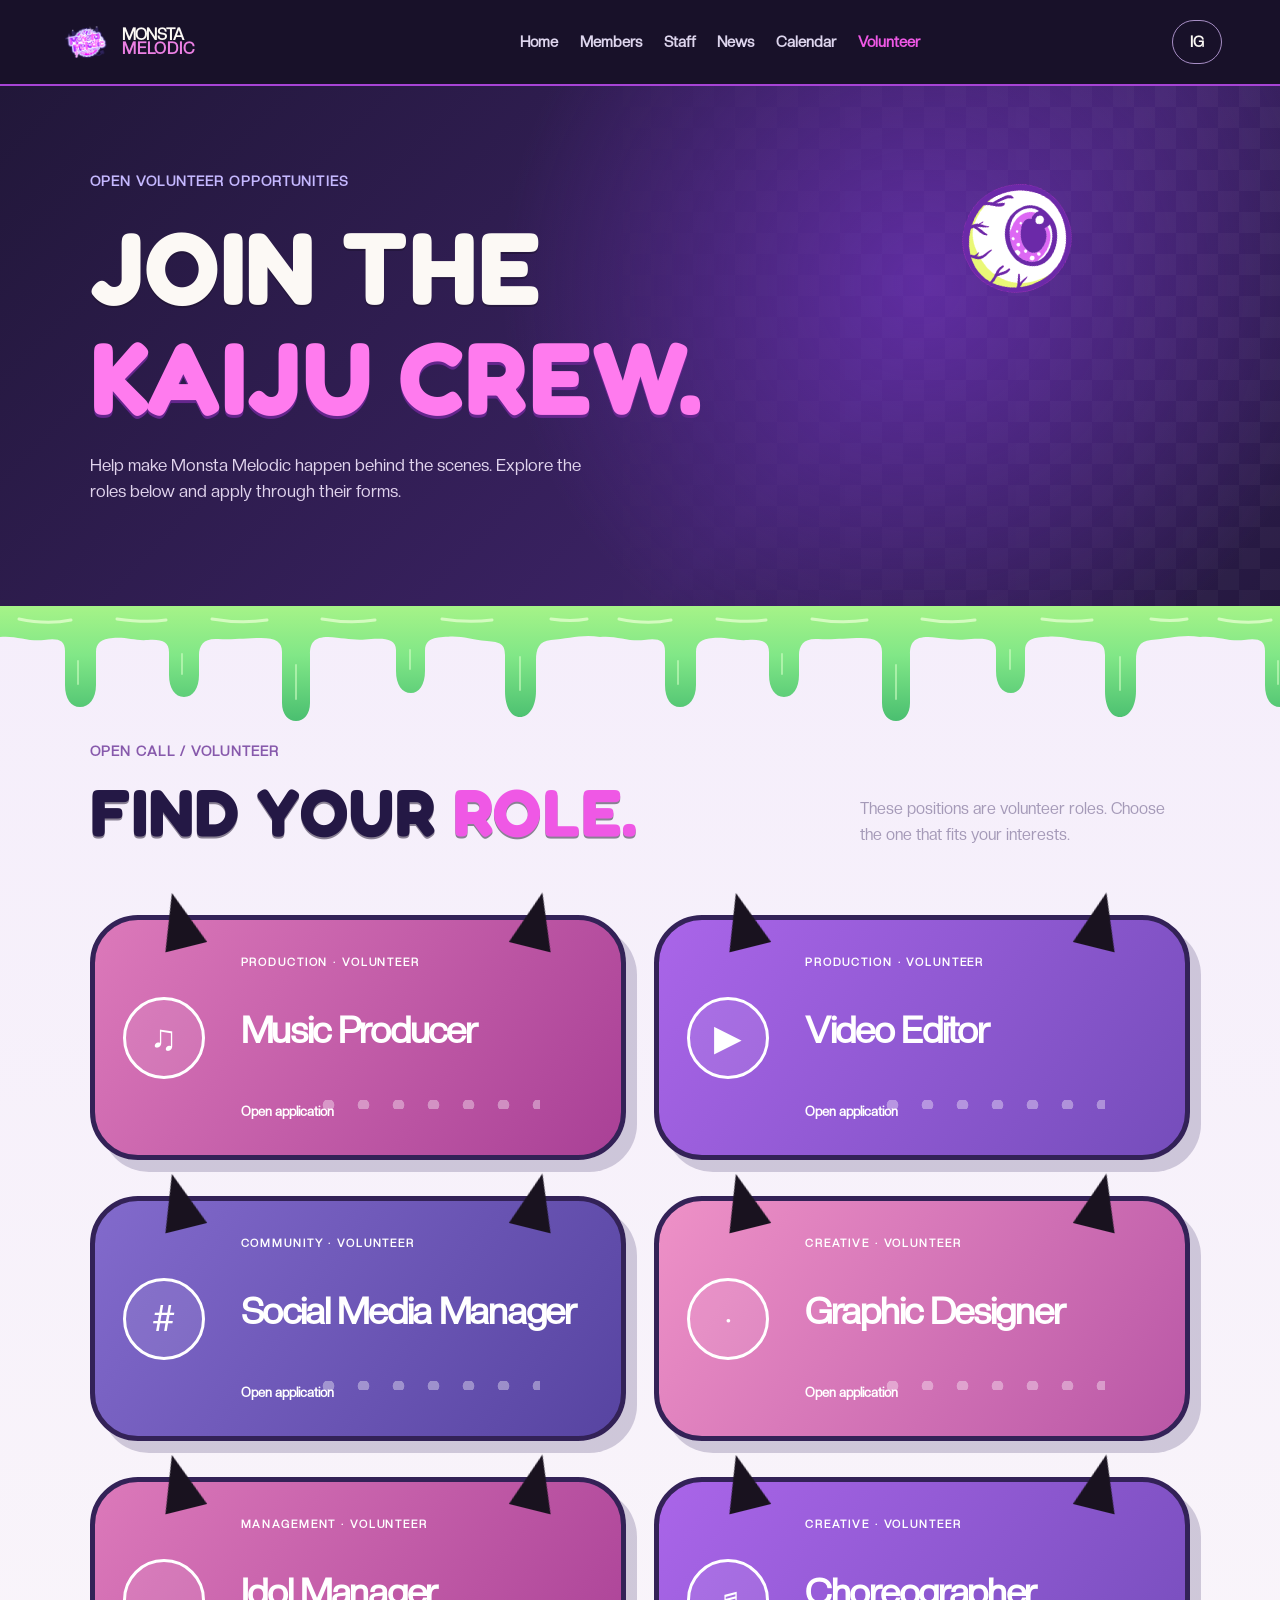
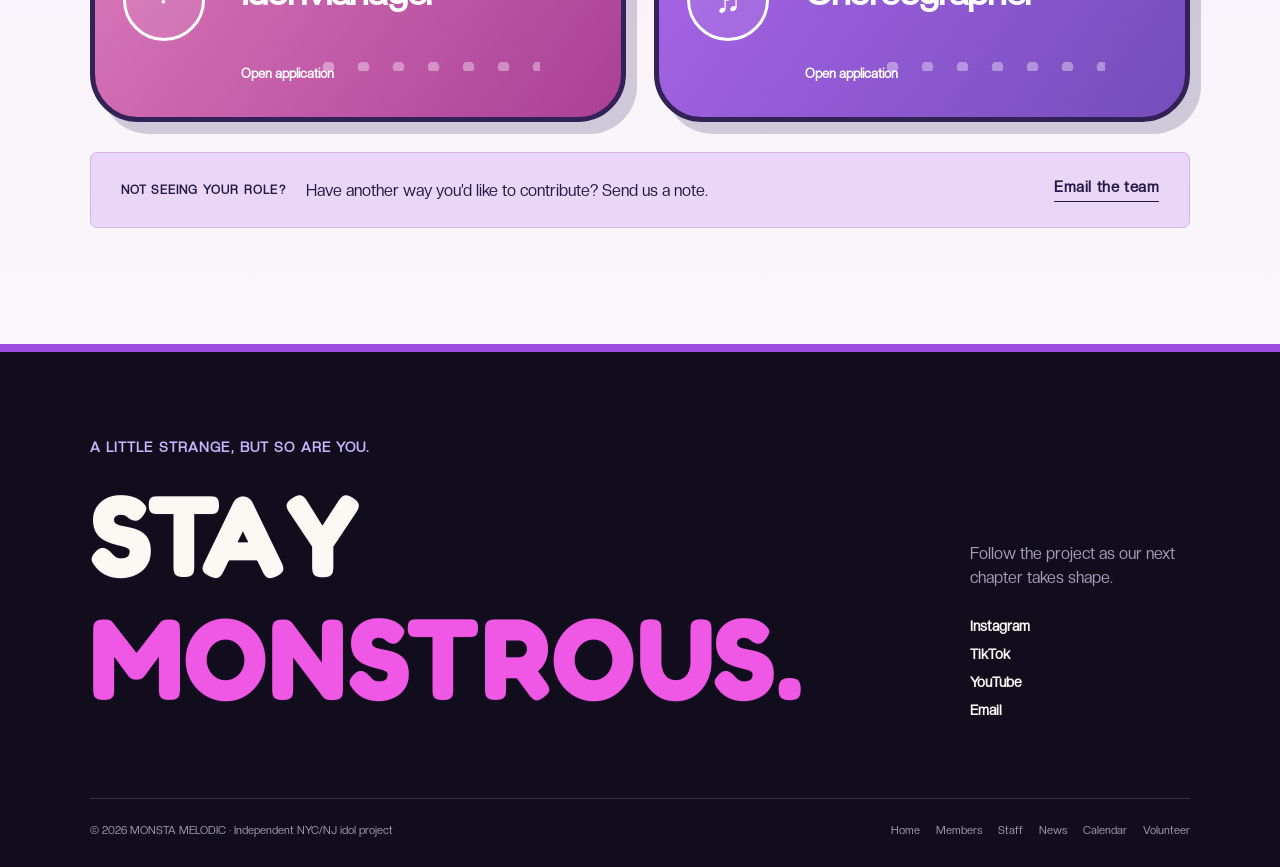
==== commit fdb5304d: "Add files via upload" ====
--- a/applications.html
+++ b/applications.html
@@ -1,6 +1,6 @@
 <!doctype html>
-<html lang="en"><head><meta charset="utf-8"><meta name="viewport" content="width=device-width, initial-scale=1"><meta name="theme-color" content="#271c50"><meta name="description" content="Volunteer opportunities with Monsta Melodic."><title>Volunteer · Monsta Melodic</title><link rel="icon" href="Logo.png"><link rel="preconnect" href="https://fonts.googleapis.com"><link rel="preconnect" href="https://fonts.gstatic.com" crossorigin><link href="https://fonts.googleapis.com/css2?family=Baloo+2:wght@600;700;800&family=Fredoka:wght@500;600;700&display=swap" rel="stylesheet"><link rel="stylesheet" href="styles.css?v=20261109art"></head>
+<html lang="en"><head><meta charset="utf-8"><meta name="viewport" content="width=device-width, initial-scale=1"><meta name="theme-color" content="#271c50"><meta name="description" content="Volunteer opportunities with Monsta Melodic."><title>Volunteer · Monsta Melodic</title><link rel="icon" href="Logo.png"><link rel="preconnect" href="https://fonts.googleapis.com"><link rel="preconnect" href="https://fonts.gstatic.com" crossorigin><link href="https://fonts.googleapis.com/css2?family=Baloo+2:wght@600;700;800&family=Fredoka:wght@500;600;700&display=swap" rel="stylesheet"><link rel="stylesheet" href="styles.css?v=20261120-whimsy"></head>
 <body><a class="skip-link" href="#main">Skip to content</a><div class="site-wrap">
-<header class="site-header"><a class="brand" href="index.html" aria-label="Monsta Melodic home"><img src="Logo.png" alt=""><span>MONSTA<span>MELODIC</span></span></a><button class="menu-toggle" type="button" aria-label="Open menu" aria-expanded="false" aria-controls="site-nav"><span></span><span></span></button><nav id="site-nav" aria-label="Main navigation"><a href="index.html">Home</a><a href="members.html">Members</a><a href="staff.html">Staff</a><a href="news.html">News</a><a href="calendar.html">Calendar</a><a href="applications.html" aria-current="page">Volunteer</a></nav><a class="header-social" href="https://www.instagram.com/monstamelodic/" target="_blank" rel="noopener" aria-label="Monsta Melodic Instagram">IG ↗</a></header>
-<main id="main"><section class="page-hero volunteer-hero"><div><span class="eyebrow">OPEN VOLUNTEER OPPORTUNITIES</span><h1>JOIN THE<br><em>KAIJU CREW.</em></h1><p>Help make Monsta Melodic happen behind the scenes. Explore the roles below and apply through their forms.</p></div></section><section class="section roles-section"><div class="section-head"><div><span class="eyebrow">OPEN CALL / VOLUNTEER</span><h2>FIND YOUR <em>ROLE.</em></h2></div><p>These positions are volunteer roles. Choose the one that fits your interests.</p></div><div class="roles-grid"><a class="role-card" href="https://docs.google.com/forms/d/1IceMpWYkUs8SZ6bjBze1SsohrTrFlNnRcvxYy-Yv7Gw/viewform" target="_blank" rel="noopener"><span class="card-sheen" aria-hidden="true"></span><span class="role-icon">♫</span><span class="role-category">Production · Volunteer</span><h3>Music Producer</h3><span class="role-action">Open application <b>↗</b></span></a><a class="role-card" href="https://docs.google.com/forms/d/1RxsWtjAY0c4S9yP_oIpiGCYEMlYN1Bv9wDkHzu8iAoE/viewform" target="_blank" rel="noopener"><span class="card-sheen" aria-hidden="true"></span><span class="role-icon">▶</span><span class="role-category">Production · Volunteer</span><h3>Video Editor</h3><span class="role-action">Open application <b>↗</b></span></a><a class="role-card" href="https://docs.google.com/forms/d/1wU5ks7h61Smw3ZdH3pMjeIJVtUn4CT9JGE6TlIA6gtY/viewform" target="_blank" rel="noopener"><span class="card-sheen" aria-hidden="true"></span><span class="role-icon">#</span><span class="role-category">Community · Volunteer</span><h3>Social Media Manager</h3><span class="role-action">Open application <b>↗</b></span></a><a class="role-card" href="https://docs.google.com/forms/d/1HodHElNHW5OT1MGS8GGJ7zpMOv8H83_oZiBd5FU2KlY/viewform" target="_blank" rel="noopener"><span class="card-sheen" aria-hidden="true"></span><span class="role-icon">·</span><span class="role-category">Creative · Volunteer</span><h3>Graphic Designer</h3><span class="role-action">Open application <b>↗</b></span></a><a class="role-card" href="https://docs.google.com/forms/d/1ALvHOFIKEdGMhJ9gq1WKwCSiYLwKbK2a4ao9rkmWrbQ/viewform" target="_blank" rel="noopener"><span class="card-sheen" aria-hidden="true"></span><span class="role-icon">·</span><span class="role-category">Management · Volunteer</span><h3>Idol Manager</h3><span class="role-action">Open application <b>↗</b></span></a><a class="role-card" href="https://docs.google.com/forms/d/1BvLj__7aZm7V9decrvLZa2ptNDeFCGbeIKmhq_zHGv4/viewform" target="_blank" rel="noopener"><span class="card-sheen" aria-hidden="true"></span><span class="role-icon">♬</span><span class="role-category">Creative · Volunteer</span><h3>Choreographer</h3><span class="role-action">Open application <b>↗</b></span></a></div><div class="note-box"><span>NOT SEEING YOUR ROLE?</span><p>Have another way you’d like to contribute? Send us a note.</p><a class="text-link" href="mailto:monstamelodic@gmail.com">Email the team ↗</a></div></section></main>
-<footer class="site-footer"><div class="footer-lead"><div><span class="eyebrow">A little strange, but so are you.</span><h2>STAY<br><em>MONSTROUS.</em></h2></div><div class="footer-connect"><p>Follow the project as our next chapter takes shape.</p><a href="https://www.instagram.com/monstamelodic/" target="_blank" rel="noopener">Instagram ↗</a><a href="https://www.tiktok.com/@monstamelodic" target="_blank" rel="noopener">TikTok ↗</a><a href="https://www.youtube.com/channel/UCwxbz_F4ipwJG1VYpBXucgw?themeRefresh=1" target="_blank" rel="noopener">YouTube ↗</a><a href="mailto:monstamelodic@gmail.com">Email ↗</a></div></div><div class="footer-bottom"><span>© 2026 MONSTA MELODIC · Independent NYC/NJ idol project</span><nav aria-label="Footer navigation"><a href="index.html">Home</a><a href="members.html">Members</a><a href="staff.html">Staff</a><a href="news.html">News</a><a href="calendar.html">Calendar</a><a href="applications.html">Volunteer</a></nav></div></footer></div><script src="script.js?v=20260930staff" defer></script></body></html>
+<header class="site-header"><a class="brand" href="index.html" aria-label="Monsta Melodic home"><img src="Logo.png" alt=""><span>MONSTA<span>MELODIC</span></span></a><button class="menu-toggle" type="button" aria-label="Open menu" aria-expanded="false" aria-controls="site-nav"></button><nav id="site-nav" aria-label="Main navigation"><a href="index.html">Home</a><a href="members.html">Members</a><a href="staff.html">Staff</a><a href="news.html">News</a><a href="calendar.html">Calendar</a><a href="applications.html" aria-current="page">Volunteer</a></nav><a class="header-social" href="https://www.instagram.com/monstamelodic/" target="_blank" rel="noopener" aria-label="Monsta Melodic Instagram">IG </a></header>
+<main id="main"><section class="page-hero volunteer-hero"><div><span class="eyebrow">OPEN VOLUNTEER OPPORTUNITIES</span><h1>JOIN THE<br><em>KAIJU CREW.</em></h1><p>Help make Monsta Melodic happen behind the scenes. Explore the roles below and apply through their forms.</p></div></section><section class="section roles-section"><div class="section-head"><div><span class="eyebrow">OPEN CALL / VOLUNTEER</span><h2>FIND YOUR <em>ROLE.</em></h2></div><p>These positions are volunteer roles. Choose the one that fits your interests.</p></div><div class="roles-grid"><a class="role-card" href="https://docs.google.com/forms/d/1IceMpWYkUs8SZ6bjBze1SsohrTrFlNnRcvxYy-Yv7Gw/viewform" target="_blank" rel="noopener"><span class="card-sheen" aria-hidden="true"></span><span class="role-icon">♫</span><span class="role-category">Production · Volunteer</span><h3>Music Producer</h3><span class="role-action">Open application <b></b></span></a><a class="role-card" href="https://docs.google.com/forms/d/1RxsWtjAY0c4S9yP_oIpiGCYEMlYN1Bv9wDkHzu8iAoE/viewform" target="_blank" rel="noopener"><span class="card-sheen" aria-hidden="true"></span><span class="role-icon">▶</span><span class="role-category">Production · Volunteer</span><h3>Video Editor</h3><span class="role-action">Open application <b></b></span></a><a class="role-card" href="https://docs.google.com/forms/d/1wU5ks7h61Smw3ZdH3pMjeIJVtUn4CT9JGE6TlIA6gtY/viewform" target="_blank" rel="noopener"><span class="card-sheen" aria-hidden="true"></span><span class="role-icon">#</span><span class="role-category">Community · Volunteer</span><h3>Social Media Manager</h3><span class="role-action">Open application <b></b></span></a><a class="role-card" href="https://docs.google.com/forms/d/1HodHElNHW5OT1MGS8GGJ7zpMOv8H83_oZiBd5FU2KlY/viewform" target="_blank" rel="noopener"><span class="card-sheen" aria-hidden="true"></span><span class="role-icon">·</span><span class="role-category">Creative · Volunteer</span><h3>Graphic Designer</h3><span class="role-action">Open application <b></b></span></a><a class="role-card" href="https://docs.google.com/forms/d/1ALvHOFIKEdGMhJ9gq1WKwCSiYLwKbK2a4ao9rkmWrbQ/viewform" target="_blank" rel="noopener"><span class="card-sheen" aria-hidden="true"></span><span class="role-icon">·</span><span class="role-category">Management · Volunteer</span><h3>Idol Manager</h3><span class="role-action">Open application <b></b></span></a><a class="role-card" href="https://docs.google.com/forms/d/1BvLj__7aZm7V9decrvLZa2ptNDeFCGbeIKmhq_zHGv4/viewform" target="_blank" rel="noopener"><span class="card-sheen" aria-hidden="true"></span><span class="role-icon">♬</span><span class="role-category">Creative · Volunteer</span><h3>Choreographer</h3><span class="role-action">Open application <b></b></span></a></div><div class="note-box"><span>NOT SEEING YOUR ROLE?</span><p>Have another way you’d like to contribute? Send us a note.</p><a class="text-link" href="mailto:monstamelodic@gmail.com">Email the team </a></div></section></main>
+<footer class="site-footer"><div class="footer-lead"><div><span class="eyebrow">A little strange, but so are you.</span><h2>STAY<br><em>MONSTROUS.</em></h2></div><div class="footer-connect"><p>Follow the project as our next chapter takes shape.</p><a href="https://www.instagram.com/monstamelodic/" target="_blank" rel="noopener">Instagram </a><a href="https://www.tiktok.com/@monstamelodic" target="_blank" rel="noopener">TikTok </a><a href="https://www.youtube.com/channel/UCwxbz_F4ipwJG1VYpBXucgw?themeRefresh=1" target="_blank" rel="noopener">YouTube </a><a href="mailto:monstamelodic@gmail.com">Email </a></div></div><div class="footer-bottom"><span>© 2026 MONSTA MELODIC · Independent NYC/NJ idol project</span><nav aria-label="Footer navigation"><a href="index.html">Home</a><a href="members.html">Members</a><a href="staff.html">Staff</a><a href="news.html">News</a><a href="calendar.html">Calendar</a><a href="applications.html">Volunteer</a></nav></div></footer></div><script src="script.js?v=20261120-whimsy" defer></script></body></html>
--- a/styles.css
+++ b/styles.css
@@ -1,6 +1,6 @@
 @font-face {
   font-family: 'Creato Display';
-  src: url('assets/CreatoDisplay-Regular.otf') format('opentype');
+  src: url('CreatoDisplay-Regular.otf') format('opentype');
   font-weight: 400;
   font-display: swap;
 }
@@ -185,33 +185,52 @@
 button, input, select, textarea { font-family: inherit; }
 
 .hero-art .brand-eye {
-  background: url('assets/eye.png') center / contain no-repeat;
-  width: clamp(85px, 13vw, 185px);
+  background: url('eye.png') center / contain no-repeat;
+  width: clamp(78px, 11vw, 155px);
   height: auto;
   aspect-ratio: 261 / 219;
   border: 0;
   box-shadow: none;
-  animation: none;
-}
-.hero-art::before { content: none; }
-.hero-art::after {
-  width: clamp(145px, 26vw, 365px);
-  height: auto;
+  animation: eye-drift 7s ease-in-out infinite alternate;
+  pointer-events: none;
+}
+.hero-art .eye-left {
+  top: 12%;
+  left: 5%;
+}
+.hero-art .eye-right {
+  right: 5%;
+  bottom: 14%;
+  width: clamp(70px, 9vw, 125px);
+  transform: rotate(18deg);
+  animation-delay: -3s;
+  animation-duration: 8s;
+}
+@keyframes eye-drift {
+  from { translate: 0 0; rotate: -6deg; }
+  to { translate: 12px -16px; rotate: 8deg; }
+}
+.hero-art::before, .hero-art::after { content: none; }
+.volunteer-hero::after {
+  background: url('eye.png') center / contain no-repeat;
+  border-radius: 0;
+}
+.join-section::before { content: none; }
+#volunteer.join-section::after {
+  content: "";
+  position: absolute;
+  right: 3%;
+  bottom: -6%;
+  width: clamp(145px, 27vw, 420px);
   aspect-ratio: 610 / 571;
-  background: url('assets/tentacle.png') center / contain no-repeat;
-  border: 0;
-  left: auto;
-  right: -7%;
-  bottom: -9%;
-  opacity: 1;
-  transform: rotate(-12deg);
+  background: url('tentacle.png') center / contain no-repeat;
+  transform: rotate(-10deg);
   pointer-events: none;
 }
-.volunteer-hero::after {
-  background: url('assets/eye.png') center / contain no-repeat;
-  border-radius: 0;
-}
-.join-section::before { content: none; }
+@media (max-width: 900px) {
+  #volunteer.join-section { padding-bottom: clamp(160px, 24vw, 220px); }
+  #volunteer.join-section::after { bottom: -4%; }
+}
 .supplied-art {
   display: block;
   width: 100%;
@@ -242,3 +261,39 @@
 @media (max-width: 620px) {
   .hero-sticker { width: 130px; opacity: .35; }
 }
+
+/* Monster arcade refresh. The existing content and member colors are retained. */
+.hero{background:#2b1d50 url('diamond-background.jpg') center/cover no-repeat;min-height:700px}
+.hero::before{background:linear-gradient(90deg,#1b143b88,transparent 75%);mask-image:none;opacity:1}
+.hero-art .halo{display:none}
+.hero-title span{animation:none;color:#e68ce1!important;-webkit-text-stroke:0;text-shadow:0 4px 0 #24143b}
+.hero-title span:last-child{color:#cec1f3!important}
+.hero-copy{padding-bottom:70px}
+.hero-copy>.eyebrow{font-size:14px;letter-spacing:.09em}.status-dot{display:none}
+.button,.button.bright,.button.outline,.button.dark{position:relative;isolation:isolate;background:transparent;border:0;border-radius:0;box-shadow:none;min-height:80px;padding:22px 34px 29px;justify-content:center;gap:0;color:#24132d;font-family:'Fredoka','Creato Display',sans-serif;font-weight:700;font-size:17px;letter-spacing:.015em;text-shadow:0 1px #ffffff40;transition:transform .18s,filter .18s}
+.button::before{content:"";position:absolute;inset:0;z-index:-1;background:url('arcade-button.svg') center/100% 100% no-repeat}
+.button.outline::before{filter:hue-rotate(36deg) saturate(.7)}
+.button.dark::before{filter:hue-rotate(26deg)}
+.button::after{content:none!important}
+.button:hover{transform:translateY(-3px) rotate(-1deg);filter:brightness(1.1);box-shadow:none}
+.button:active{transform:translateY(4px);filter:brightness(.95)}
+.button-row{gap:12px;margin-top:32px}
+.hero-art .brand-eye{pointer-events:auto;cursor:pointer;z-index:4;padding:0;transition:filter .2s,scale .2s}
+.hero-art .brand-eye:hover{filter:drop-shadow(0 0 12px #e990ef);scale:1.12}
+.hero-art .brand-eye:active{scale:.85}
+.monster-whisper{position:absolute;bottom:13%;left:6%;max-width:245px;padding:12px 18px;background:#f4ddfa;color:#38204f;border:2px solid #8c59b8;border-radius:22px 22px 22px 3px;font-size:16px;rotate:-4deg;box-shadow:3px 4px 0 #21133344;z-index:3;transition:transform .2s}
+.monster-whisper.popped{transform:rotate(5deg) scale(1.07)}
+.art-label{font-size:13px;letter-spacing:.07em}
+.eyebrow{font-size:14px;letter-spacing:.08em}
+.site-header nav a,.header-social,.text-link{font-size:15px}
+.feature-card{border-radius:34px 14px 34px 14px;box-shadow:6px 7px 0 #9e48c755;transition:transform .25s}
+.feature-card:nth-child(2){border-radius:14px 34px 14px 34px}
+.feature-card:hover{transform:translateY(-6px) rotate(-1deg)}
+.feature-card>span:first-child{font-size:14px;letter-spacing:.04em}
+.social-card{border-radius:24px 24px 24px 6px}.social-card:nth-child(even){border-radius:24px 24px 6px 24px}
+.social-card>span:nth-child(2){font-size:14px;letter-spacing:.04em}.social-card small{font-size:14px}
+.text-link:hover{transform:translateY(-2px)}
+.marquee:hover .marquee-track,.marquee:focus-within .marquee-track{animation-play-state:paused}
+.hero-index,.member-number,.arrow{display:none}
+@media(max-width:620px){.button{min-height:73px;padding:20px 27px 26px;font-size:16px}.hero-copy{padding-bottom:25px}.hero-art{min-height:355px}.monster-whisper{font-size:14px;bottom:6%;left:5%;max-width:210px}.art-label{bottom:0;font-size:11px}.hero{background-size:auto 100%}.hero-art .brand-eye{min-width:65px;min-height:55px}.hero-copy>.eyebrow{font-size:12px}.button-row{gap:8px}}
+@media(prefers-reduced-motion:reduce){.monster-whisper,.brand-eye,.feature-card,.button{transition:none!important}.button:hover,.feature-card:hover{transform:none}}
